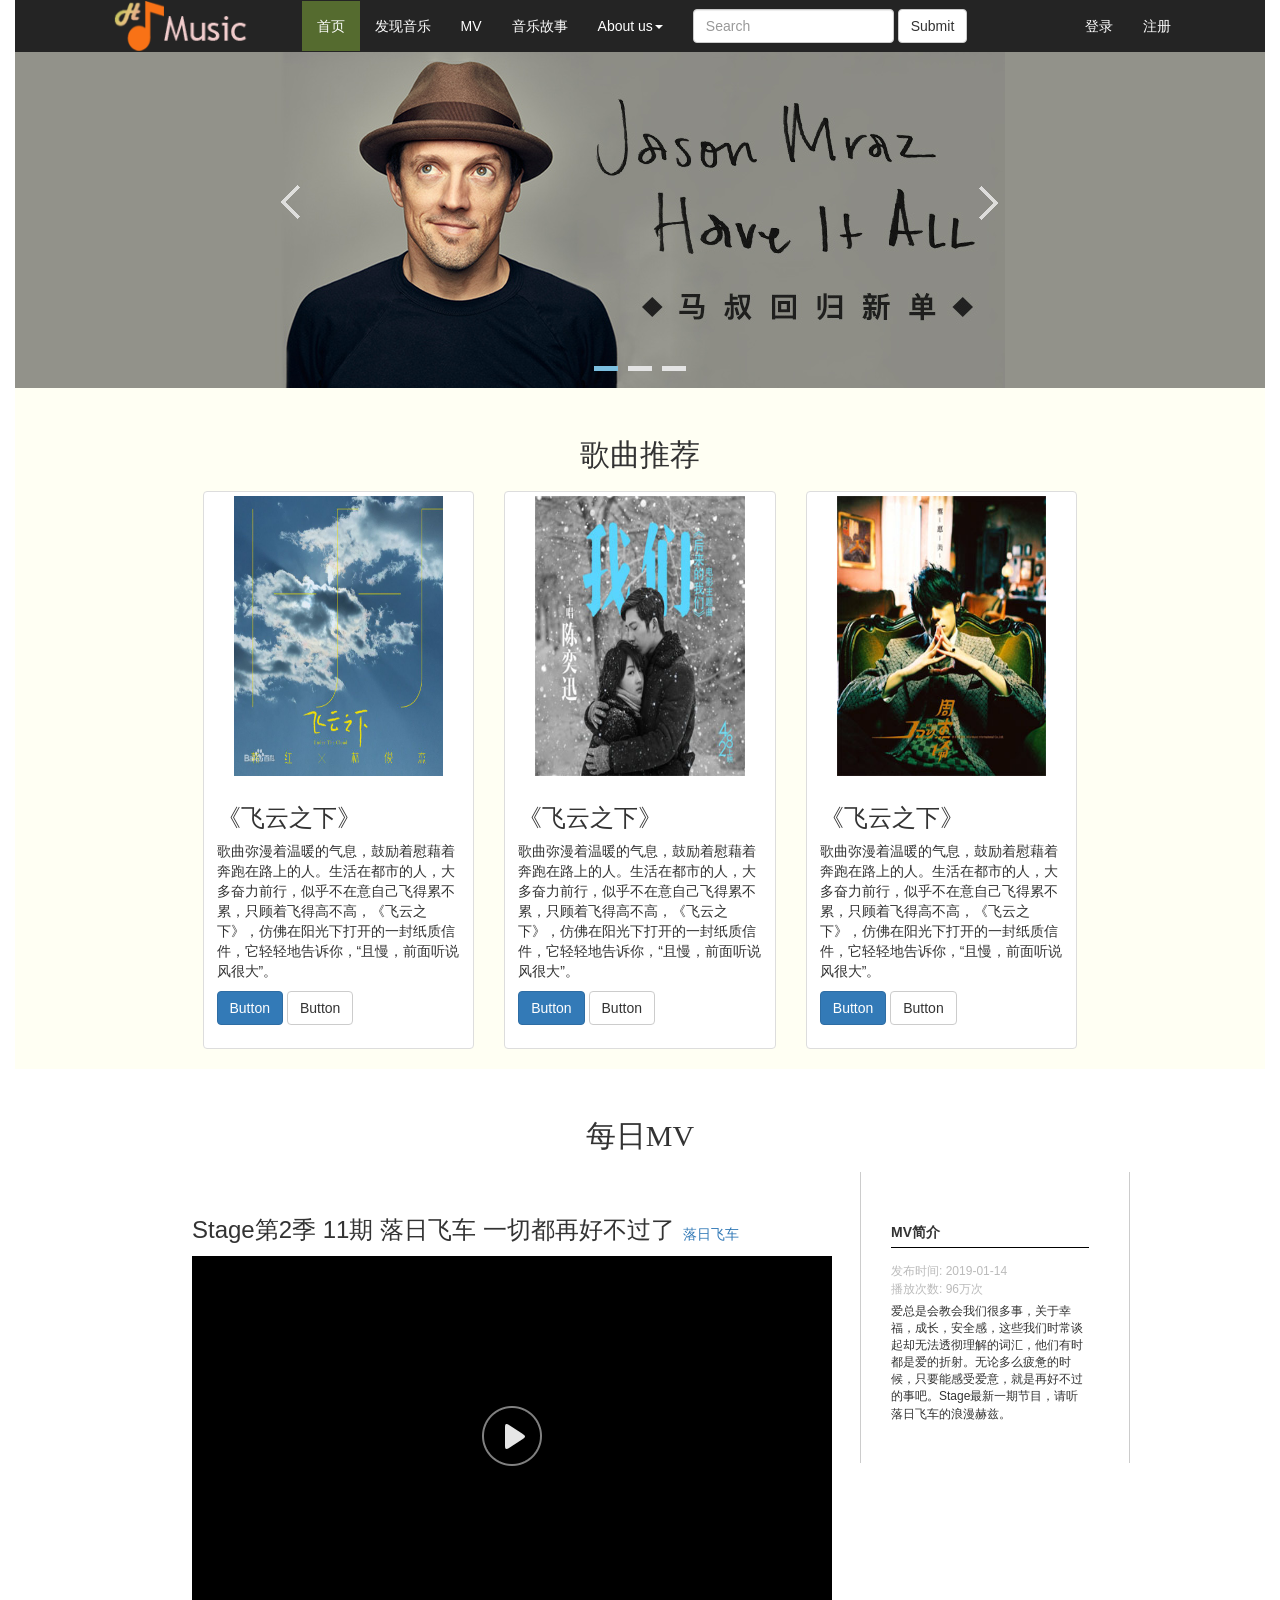
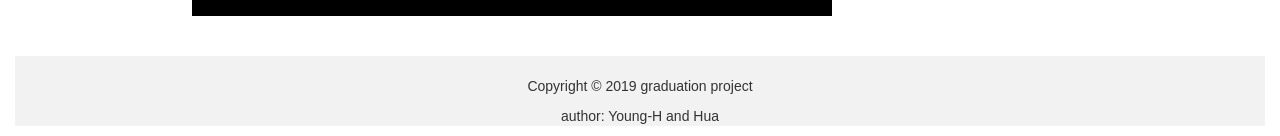
==== index.htm @ a9994e31 "Add files via upload" ====
<!DOCTYPE html>
<html lang="en">
<head>
	<meta charset="UTF-8">
	<title>音乐乐园</title>
    <meta http-equiv="X-UA-Compatible" content="IE=edge">
    <meta name="viewport" content="width=device-width, initial-scale=1">
    <link rel="stylesheet" href="css/bootstrap.css">
    <link rel="stylesheet" href="css/index.css">
    <link rel="stylesheet" href="css/extend.css">
    <link rel="stylesheet" href="css/mv-css.css">
    <script src="js/animate.js"></script>
  
</head>
<body>
	<div class="container">
		<header>
			<!-- 头部导航条部分 -->
			<div class="nav-box">
				<nav class="navbar navbar-default">
				  <div class="container-fluid">
				    <!-- music logo -->
				    <div class="navbar-header">
				    	<a href="#"><img src="img/loge.png" alt=""></a>
				    </div>
				    <!-- Collect the nav links, forms, and other content for toggling -->
				    <div class="collapse navbar-collapse" id="bs-example-navbar-collapse-1">
				      <ul class="nav navbar-nav">
				        <li class="active"><a href="#">首页</a></li>
				        <li><a href="#">发现音乐</a></li>
				        <li><a href="#">MV</a></li>
				        <li><a href="#">音乐故事</a></li>
				        <li class="dropdown">
				          <a href="#" class="dropdown-toggle" data-toggle="dropdown" role="button" aria-haspopup="true" aria-expanded="false">About us<span class="caret"></span></a>
				          <ul class="dropdown-menu">
				            <li><a href="#">毕业设计</a></li>
				            <li><a href="#">作者</a></li>
				            <li><a href="#">youngJH</a></li>
				            <li role="separator" class="divider"></li>
				            <li><a href="#">xuGH</a></li>
				            <li role="separator" class="divider"></li>
				            <li><a href="#">音乐平台</a></li>
				          </ul>
				        </li>
				      </ul>
				      <form class="navbar-form navbar-left">
				        <div class="form-group">
				          <input type="text" class="form-control" placeholder="Search">
				        </div>
				        <button type="submit" class="btn btn-default">Submit</button>
				      </form>
				      <ul class="nav navbar-nav navbar-right">
				        <li id="login"><a href="#">登录</a></li>
				        <li id="register"><a href="#">注册</a></li>
				      </ul>
				    </div><!-- /.navbar-collapse -->
				  </div><!-- /.container-fluid -->
			</nav>
			</div> <!-- /.nav-box -->
			<!-- 头部导航条部分 -->
			
			<!-- 轮播图部分 -->
			<div class="banner">
				<div class="banner-slider">
					<div class="slider-main">
						<div class="slider-main-img"><a href="#"><img src="img/lunbo1.jpg" alt=""></a></div>
						<div class="slider-main-img"><a href="#"><img src="img/lunbo2.jpg" alt=""></a></div>
						<div class="slider-main-img"><a href="#"><img src="img/lunbo3.jpg" alt=""></a></div>
					</div>
				<div class="slider-ctrl">
					<span class="slider-ctrl-prev"></span>
					<span class="slider-ctrl-next"></span>
				</div>
				</div>
			</div>
			<!-- 轮播图部分 -->

		</header>

		<section>
			<div class="section-head">
				<div class="section-tj">
				<h2>歌曲推荐</h2>
				<div class="row">
				  <div class="col-sm-6 col-md-4">
				    <div class="thumbnail">
				      <img src="img/tj1.jpg" alt="...">
				      <div class="caption">
				        <h3>《飞云之下》</h3>
				        <p>歌曲弥漫着温暖的气息，鼓励着慰藉着奔跑在路上的人。生活在都市的人，大多奋力前行，似乎不在意自己飞得累不累，只顾着飞得高不高，《飞云之下》，仿佛在阳光下打开的一封纸质信件，它轻轻地告诉你，“且慢，前面听说风很大”。</p>
				        <p><a href="#" class="btn btn-primary" role="button">Button</a> <a href="#" class="btn btn-default" role="button">Button</a></p>
				      </div>
				    </div>
				  </div>
				  <div class="col-sm-6 col-md-4">
				    <div class="thumbnail">
				      <img src="img/tj2.jpg" alt="...">
				      <div class="caption">
				        <h3>《飞云之下》</h3>
				        <p>歌曲弥漫着温暖的气息，鼓励着慰藉着奔跑在路上的人。生活在都市的人，大多奋力前行，似乎不在意自己飞得累不累，只顾着飞得高不高，《飞云之下》，仿佛在阳光下打开的一封纸质信件，它轻轻地告诉你，“且慢，前面听说风很大”。</p>
				        <p><a href="#" class="btn btn-primary" role="button">Button</a> <a href="#" class="btn btn-default" role="button">Button</a></p>
				      </div>
				    </div>
				  </div>
				  <div class="col-sm-6 col-md-4">
				    <div class="thumbnail">
				      <img src="img/tj3.jpg" alt="...">
				      <div class="caption">
				        <h3>《飞云之下》</h3>
				        <p>歌曲弥漫着温暖的气息，鼓励着慰藉着奔跑在路上的人。生活在都市的人，大多奋力前行，似乎不在意自己飞得累不累，只顾着飞得高不高，《飞云之下》，仿佛在阳光下打开的一封纸质信件，它轻轻地告诉你，“且慢，前面听说风很大”。</p>
				        <p><a href="#" class="btn btn-primary" role="button">Button</a> <a href="#" class="btn btn-default" role="button">Button</a></p>
				      </div>
				    </div>
				  </div>
				  
				</div>
				</div>
			</div>
		</section>

		<section>
			<h2>每日MV</h2>
			<div class="mv-main">
				<div class="mv-main-fll">
					<div class="mv-group">
						<div class="mv-group-pd">
							<div class="mv-title"><h3>Stage第2季 11期 落日飞车 一切都再好不过了</h3>
							<span class="name"><a href="#">落日飞车</a></span>
							</div>
							<div class="mv">
								<div class="player">
									<video class="media" src="video/stage.mp4"></video>
									<!-- MV播放和暂停控制 -->
									<div class="play-big"><a href="javascript:;"></a></div> 
								</div>
								
								<div class="controls">
									<div class="controls-wrap">
										<div class="control-play">
											<a href="javascript:;" class="play-sm"></a>
										</div>
										<div class="control-time">
											<span class="current-time">00:00</span>
										</div>
										<div class="progress-wrap">
											<div class="progress-box">
												<div class="progress">
													<div class="progress-out">
														<div class="in">
															<span class="dot"></span>
														</div>
													</div>
												</div>
												<!-- <div class="progress-in"></div> -->
											</div>
											
										</div>
										<div class="control-time">
											<span class="over-time">00:00</span>
										</div>
										<div class="volume-wrap">
											<div class="volume-control">
												<div class="volume-main">
													<div class="volume-box">
														<div class="volume-progress">
															<div class="volume-out">
																<div class="in">
																	<span class="dot"></span>
																</div>
															</div>
														</div>
													</div>
												</div>

												<div class="triangle"></div>
											</div>
											<span class="volume"></span>
										</div>
										<div class="mrs-wrap">
											<span class="mrs">高清</span>
										</div>
										<div class="v-full">
											<span class="full"></span>
										</div>
									</div>
								</div>
							</div>
						</div>
					</div>
				</div>
				<div class="mv-main-fr">
					<div class="mv-group2">
						<div class="mv-info">
							<h3>MV简介</h3>
							<div class="info2">
								<div>
									<span pull-time>发布时间:</span>
									<span>2019-01-14</span>
								</div>
								<div>
									<span play-num>播放次数:</span>
									<span>96万次</span>
								</div>
							</div>
							<span class="info3">
								爱总是会教会我们很多事，关于幸福，成长，安全感，这些我们时常谈起却无法透彻理解的词汇，他们有时都是爱的折射。无论多么疲惫的时候，只要能感受爱意，就是再好不过的事吧。Stage最新一期节目，请听落日飞车的浪漫赫兹。
							</span>
						</div>
					</div>
				</div>
			</div>
		</section>
		

		<footer>
			<div class="footer-main">
				<div class="copyright">
					<p>Copyright © 2019 graduation project</p>
					<p>author: Young-H and Hua</p>
					<p></p>
				</div>
			</div>
		</footer>
		
	</div>
	<script src="js/jquery-3.3.1.js"></script>
	<script src="js/bootstrap.js"></script>
	<script src="js/animate.js"></script>
	<script src="js/slider.js"></script>
	<script src="js/scrollBar.js"></script>
	<script src="js/index.js"></script>
	
</body>
</html>
---- css/index.css ----
*{padding: 0;margin:0;}
body{
	/*background-color:#f5f5f5;*/

}
.containner{
	width: 100%;
}
/*左浮动*/
.ffl{
	float: left;
}
/*右浮动*/
.ffr{
	float: right;
}
header{
	position: relative;
	width: 100%;
	padding-top: 52px;
}
.nav-box{
	position: absolute;
	top: 0;
	background-color:#242424;
	height: 52px;
	width: 100%;
}
.music-icon{
	margin-top: 0;
	/*margin-bottom: 0;*/
}

.navbar-header a{
	height: 50px;
	display: block;
}
.navbar-default{
	width: 1124px;
	margin:0 auto;
}

.navbar-header img{
	height: 50px;
}
---- css/extend.css ----
.banner {
  /*轮播盒子宽度*/
  /*轮播盒子高度*/
  background-color: #ccc;
  transition: background-color 2s;
  width: 100%;
  /*居中的轮播盒子*/
}
.banner .banner-slider {
  width: 730px;
  height: 336px;
  margin: 0 auto;
  position: relative;
  overflow: hidden;
  /*统一轮播图片大小*/
  /*轮播图片组*/
}
.banner .banner-slider img {
  width: 100%;
  height: 100%;
}
.banner .banner-slider a {
  display: block;
  width: 100%;
  height: 100%;
}
.banner .banner-slider .slider-main {
  width: 200%;
  height: 100%;
}
.banner .banner-slider .slider-main .slider-main-img {
  width: 100%;
  height: 100%;
  position: absolute;
  left: 0;
  top: 0;
}
.banner .banner-slider .slider-ctrl {
  position: absolute;
  bottom: 0;
  width: 100%;
  padding: 5px 0;
  text-align: center;
}
.banner .banner-slider .slider-ctrl .slider-ctrl-con {
  width: 24px;
  height: 20px;
  display: inline-block;
  background: url(../img/icon.png) no-repeat -24px -782px;
  margin: 0 5px;
  cursor: pointer;
  text-indent: -20em;
  overflow: hidden;
}
.banner .banner-slider .slider-ctrl .current {
  background-position: -24px -762px;
}
.banner .banner-slider .slider-ctrl .slider-ctrl-prev,
.banner .banner-slider .slider-ctrl .slider-ctrl-next {
  position: absolute;
  top: -168px;
  background: url(../img/icon.png) no-repeat 6px top;
  width: 30px;
  height: 35px;
  opacity: 0.7;
  cursor: pointer;
}
.banner .banner-slider .slider-ctrl .slider-ctrl-prev {
  left: 0;
}
.banner .banner-slider .slider-ctrl .slider-ctrl-next {
  right: 0;
  background-position: -6px -44px;
}
@media (max-width: 600px) {
  .navbar-default {
    width: 100%;
  }
  .banner .banner-slider {
    width: 100%;
    height: 180px;
  }
  .banner .banner-slider .slider-ctrl .slider-ctrl-prev,
  .banner .banner-slider .slider-ctrl .slider-ctrl-next {
    top: -90px;
  }
}
ul li {
  list-style-type: none;
}
section {
  width: 100%;
  padding-top: 30px;
}
section .section-head {
  width: 70%;
  margin: 0 auto;
}
section .section-tj {
  width: 100%;
}
section:nth-child(even) {
  background: #FFFFF3;
}
section h2 {
  text-align: center;
  margin: 20px 0;
  font-family: '微软雅黑';
}
---- css/mv-css.css ----
ul li {
  list-style-type: none;
}
.after {
  clear: both;
  content: '.';
  display: block;
  height: 0;
  visibility: hidden;
}
.icon-hide {
  display: none;
}
.icon-show {
  display: block;
}
section {
  width: 100%;
  padding-top: 30px;
}
section .section-head {
  width: 70%;
  margin: 0 auto;
}
section .section-tj {
  width: 100%;
}
section:nth-child(even) {
  background: #FFFFF3;
}
section h2 {
  text-align: center;
  margin: 20px 0;
  font-family: '微软雅黑';
}
section:after {
  clear: both;
  content: '.';
  display: block;
  height: 0;
  visibility: hidden;
}
/*每日MV部分的最大盒子*/
.mv-main {
  width: 980px;
  /*	min-height: 500px;*/
  margin: 0 auto;
}
.mv-main .mv-main-fll {
  width: 100%;
  margin-right: -270px;
  float: left;
}
.mv-main .mv-main-fll .mv-group {
  margin-right: 270px;
}
.mv-main .mv-main-fll .mv-group .mv-group-pd {
  padding: 40px 37px 40px 42px;
  /*MV标题盒子*/
  /*视频的父级盒子*/
}
.mv-main .mv-main-fll .mv-group .mv-group-pd .mv-title {
  padding-top: 10px;
}
.mv-main .mv-main-fll .mv-group .mv-group-pd .mv-title h3 {
  float: left;
  max-width: 100%;
  margin-top: -8px;
  margin-right: 8px;
  font-size: 24px;
  line-height: 32px;
  font-weight: normal;
}
.mv-main .mv-main-fll .mv-group .mv-group-pd .mv-title .name {
  float: left;
  margin: 4px 0 0 0;
  line-height: 17px;
}
.mv-main .mv-main-fll .mv-group .mv-group-pd .mv-title:after {
  clear: both;
  content: '.';
  display: block;
  height: 0;
  visibility: hidden;
}
.mv-main .mv-main-fll .mv-group .mv-group-pd .mv {
  position: relative;
  width: 640px;
  height: 360px;
  background-color: black;
  overflow: hidden;
  /*存放视频和播放按钮的盒子*/
  /* 视频控制条的定位盒子 */
}
.mv-main .mv-main-fll .mv-group .mv-group-pd .mv .player {
  width: 100%;
  height: 100%;
  /*居中的视频播放按钮的盒子*/
}
.mv-main .mv-main-fll .mv-group .mv-group-pd .mv .player .media {
  width: 100%;
  height: 100%;
}
.mv-main .mv-main-fll .mv-group .mv-group-pd .mv .player .play-big {
  position: absolute;
  width: 100%;
  height: 100%;
  top: 0;
  left: 0;
  background: rgba(255, 255, 255, 0);
}
.mv-main .mv-main-fll .mv-group .mv-group-pd .mv .player .play-big a {
  display: block;
  position: absolute;
  top: 50%;
  left: 50%;
  width: 74px;
  height: 74px;
  margin-left: -37px;
  margin-top: -37px;
  background: url([data-uri]) no-repeat center center;
}
.mv-main .mv-main-fll .mv-group .mv-group-pd .mv .player .play-big a:hover {
  background-image: url([data-uri]);
}
.mv-main .mv-main-fll .mv-group .mv-group-pd .mv .controls {
  color: rgba(255, 255, 255, 0.8);
  font-size: 12px;
  position: absolute;
  bottom: -37px;
  left: 0;
  height: 37px;
  width: 100%;
  /*background-color: white;*/
}
.mv-main .mv-main-fll .mv-group .mv-group-pd .mv .controls .controls-wrap {
  display: flex;
  width: 100%;
  height: 100%;
  flex-direction: row;
  /*进度条*/
}
.mv-main .mv-main-fll .mv-group .mv-group-pd .mv .controls .controls-wrap div {
  height: 100%;
  flex: 0 0 auto;
}
.mv-main .mv-main-fll .mv-group .mv-group-pd .mv .controls .controls-wrap .control-play {
  width: 34px;
  padding-left: 5px;
}
.mv-main .mv-main-fll .mv-group .mv-group-pd .mv .controls .controls-wrap .control-play a {
  display: block;
  width: 34px;
  height: 32px;
}
.mv-main .mv-main-fll .mv-group .mv-group-pd .mv .controls .controls-wrap .control-play .play-sm {
  background: url([data-uri]) no-repeat center;
}
.mv-main .mv-main-fll .mv-group .mv-group-pd .mv .controls .controls-wrap .control-play .pause-sm {
  background: url([data-uri]) no-repeat center;
}
.mv-main .mv-main-fll .mv-group .mv-group-pd .mv .controls .controls-wrap .control-time {
  padding: 0 8px;
}
.mv-main .mv-main-fll .mv-group .mv-group-pd .mv .controls .controls-wrap .control-time span {
  line-height: 37px;
}
.mv-main .mv-main-fll .mv-group .mv-group-pd .mv .controls .controls-wrap .progress-wrap {
  flex: 1 1 auto;
  width: 260px;
  height: 37px;
  line-height: 37px;
  padding: 0 16px;
}
.mv-main .mv-main-fll .mv-group .mv-group-pd .mv .controls .controls-wrap .progress-wrap .progress-box {
  width: 100%;
  height: 100%;
  position: relative;
}
.mv-main .mv-main-fll .mv-group .mv-group-pd .mv .controls .controls-wrap .progress-wrap .progress-box .progress {
  position: absolute;
  border-radius: 2px;
  top: 50%;
  height: 6px;
  background: rgba(125, 125, 125, 0.5);
  width: 100%;
  margin-top: -3px;
}
.mv-main .mv-main-fll .mv-group .mv-group-pd .mv .controls .controls-wrap .progress-wrap .progress-box .progress .progress-out {
  border-radius: 2px;
  top: 0;
  left: 0;
  position: absolute;
  height: 6px;
  width: 0px;
  background-color: red;
}
.mv-main .mv-main-fll .mv-group .mv-group-pd .mv .controls .controls-wrap .progress-wrap .progress-box .progress .progress-out .in {
  position: absolute;
  top: 0;
  left: 0;
  right: 0;
  height: 100%;
}
.mv-main .mv-main-fll .mv-group .mv-group-pd .mv .controls .controls-wrap .progress-wrap .progress-box .progress .progress-out .in .dot {
  position: absolute;
  top: -9px;
  right: -12px;
  display: block;
  width: 24px;
  height: 24px;
  background: url([data-uri]) no-repeat center;
}
.mv-main .mv-main-fll .mv-group .mv-group-pd .mv .controls .controls-wrap .volume-wrap {
  position: relative;
  width: 25px;
  padding: 0 3px;
  line-height: 37px;
}
.mv-main .mv-main-fll .mv-group .mv-group-pd .mv .controls .controls-wrap .volume-wrap .volume-control {
  position: absolute;
  display: none;
  top: -80px;
  left: 0;
  height: auto;
  width: 25px;
}
.mv-main .mv-main-fll .mv-group .mv-group-pd .mv .controls .controls-wrap .volume-wrap .volume-control .volume-main {
  box-sizing: border-box;
  padding: 8px;
  width: 100%;
  height: 80px;
  background: rgba(0, 0, 0, 0.5);
}
.mv-main .mv-main-fll .mv-group .mv-group-pd .mv .controls .controls-wrap .volume-wrap .volume-control .volume-main .volume-box {
  width: 100%;
  height: 100%;
  position: relative;
}
.mv-main .mv-main-fll .mv-group .mv-group-pd .mv .controls .controls-wrap .volume-wrap .volume-control .volume-main .volume-box .volume-progress {
  position: absolute;
  height: 100%;
  width: 6px;
  background: rgba(125, 125, 125, 0.5);
  top: 0;
  left: 50%;
  margin-left: -3px;
}
.mv-main .mv-main-fll .mv-group .mv-group-pd .mv .controls .controls-wrap .volume-wrap .volume-control .volume-main .volume-box .volume-progress .volume-out {
  position: absolute;
  bottom: 0;
  left: 0;
  width: 100%;
  height: 5px;
  background-color: red;
}
.mv-main .mv-main-fll .mv-group .mv-group-pd .mv .controls .controls-wrap .volume-wrap .volume-control .volume-main .volume-box .volume-progress .volume-out .in {
  position: absolute;
  bottom: 0;
  left: 0;
  right: 0;
  width: 100%;
}
.mv-main .mv-main-fll .mv-group .mv-group-pd .mv .controls .controls-wrap .volume-wrap .volume-control .volume-main .volume-box .volume-progress .volume-out .in .dot {
  cursor: pointer;
  position: absolute;
  top: -7px;
  left: -7px;
  display: block;
  width: 20px;
  height: 20px;
  background: url([data-uri]) no-repeat center;
}
.mv-main .mv-main-fll .mv-group .mv-group-pd .mv .controls .controls-wrap .volume-wrap .volume-control .triangle {
  margin-left: 6px;
  width: 0;
  height: 0;
  border-width: 6px 6px 0;
  border-style: solid;
  border-color: rgba(0, 0, 0, 0.5) transparent transparent;
  /*透明 透明  黄*/
}
.mv-main .mv-main-fll .mv-group .mv-group-pd .mv .controls .controls-wrap .volume-wrap .volume-control:after {
  clear: both;
  content: '.';
  display: block;
  height: 0;
  visibility: hidden;
}
.mv-main .mv-main-fll .mv-group .mv-group-pd .mv .controls .controls-wrap .volume-wrap .volume {
  display: inline-block;
  width: 16px;
  height: 12px;
  background: url([data-uri]) no-repeat center center;
}
.mv-main .mv-main-fll .mv-group .mv-group-pd .mv .controls .controls-wrap .volume-wrap:hover .volume-control {
  display: block;
}
.mv-main .mv-main-fll .mv-group .mv-group-pd .mv .controls .controls-wrap .volume-wrap:after {
  width: 1px;
  content: "";
  position: absolute;
  top: 8px;
  right: 0;
  display: block;
  height: 20px;
  background: rgba(255, 255, 255, 0.5);
}
.mv-main .mv-main-fll .mv-group .mv-group-pd .mv .controls .controls-wrap .mrs-wrap {
  position: relative;
  padding: 0 5px;
  line-height: 37px;
}
.mv-main .mv-main-fll .mv-group .mv-group-pd .mv .controls .controls-wrap .mrs-wrap .msr {
  display: inline-block;
}
.mv-main .mv-main-fll .mv-group .mv-group-pd .mv .controls .controls-wrap .mrs-wrap:after {
  width: 1px;
  content: "";
  position: absolute;
  top: 8px;
  right: 0;
  display: block;
  height: 20px;
  background: rgba(255, 255, 255, 0.5);
}
.mv-main .mv-main-fll .mv-group .mv-group-pd .mv .controls .controls-wrap .v-full {
  padding: 0 3px;
}
.mv-main .mv-main-fll .mv-group .mv-group-pd .mv .controls .controls-wrap .v-full .full {
  display: block;
  width: 34px;
  height: 34px;
  background: url([data-uri]) no-repeat center;
}
.mv-main .mv-main-fr {
  width: 270px;
  height: 400px;
  /*background-color: #ddd;*/
  float: left;
}
.mv-main .mv-main-fr .mv-group2 {
  padding: 30px 40px 40px 30px;
  border: 1px solid #ccc;
  border-top: none;
  border-bottom: none;
  font-size: 12px;
}
.mv-main .mv-main-fr .mv-group2 h3 {
  text-align: left;
  font-size: 14px;
  font-weight: bold;
  line-height: 20px;
  padding-bottom: 5px;
  border-bottom: 1px solid #000;
}
.mv-main .mv-main-fr .mv-group2 .info2 {
  padding: 5px 0;
  color: #bbb;
}
/*左边部分的盒子*/
footer {
  background-color: #f2f2f2;
}
footer .copyright {
  padding-top: 20px;
}
footer p {
  text-align: center;
}
/*右边部分的盒子*/
@media (max-width: 600px) {
  .mv-main .mv-main-fr {
    width: 100%;
  }
  .mv-main {
    width: 100%;
  }
  .mv-main .mv-main-fll {
    margin-right: 0;
  }
  .mv-main .mv-main-fll .mv-group {
    margin-right: 0;
  }
  .mv-main .mv-main-fll .mv-group .mv-group-pd {
    padding: 10px 0;
  }
  .mv-main .mv-main-fll .mv-group .mv-group-pd .mv {
    width: 100%;
    height: 260px;
  }
}
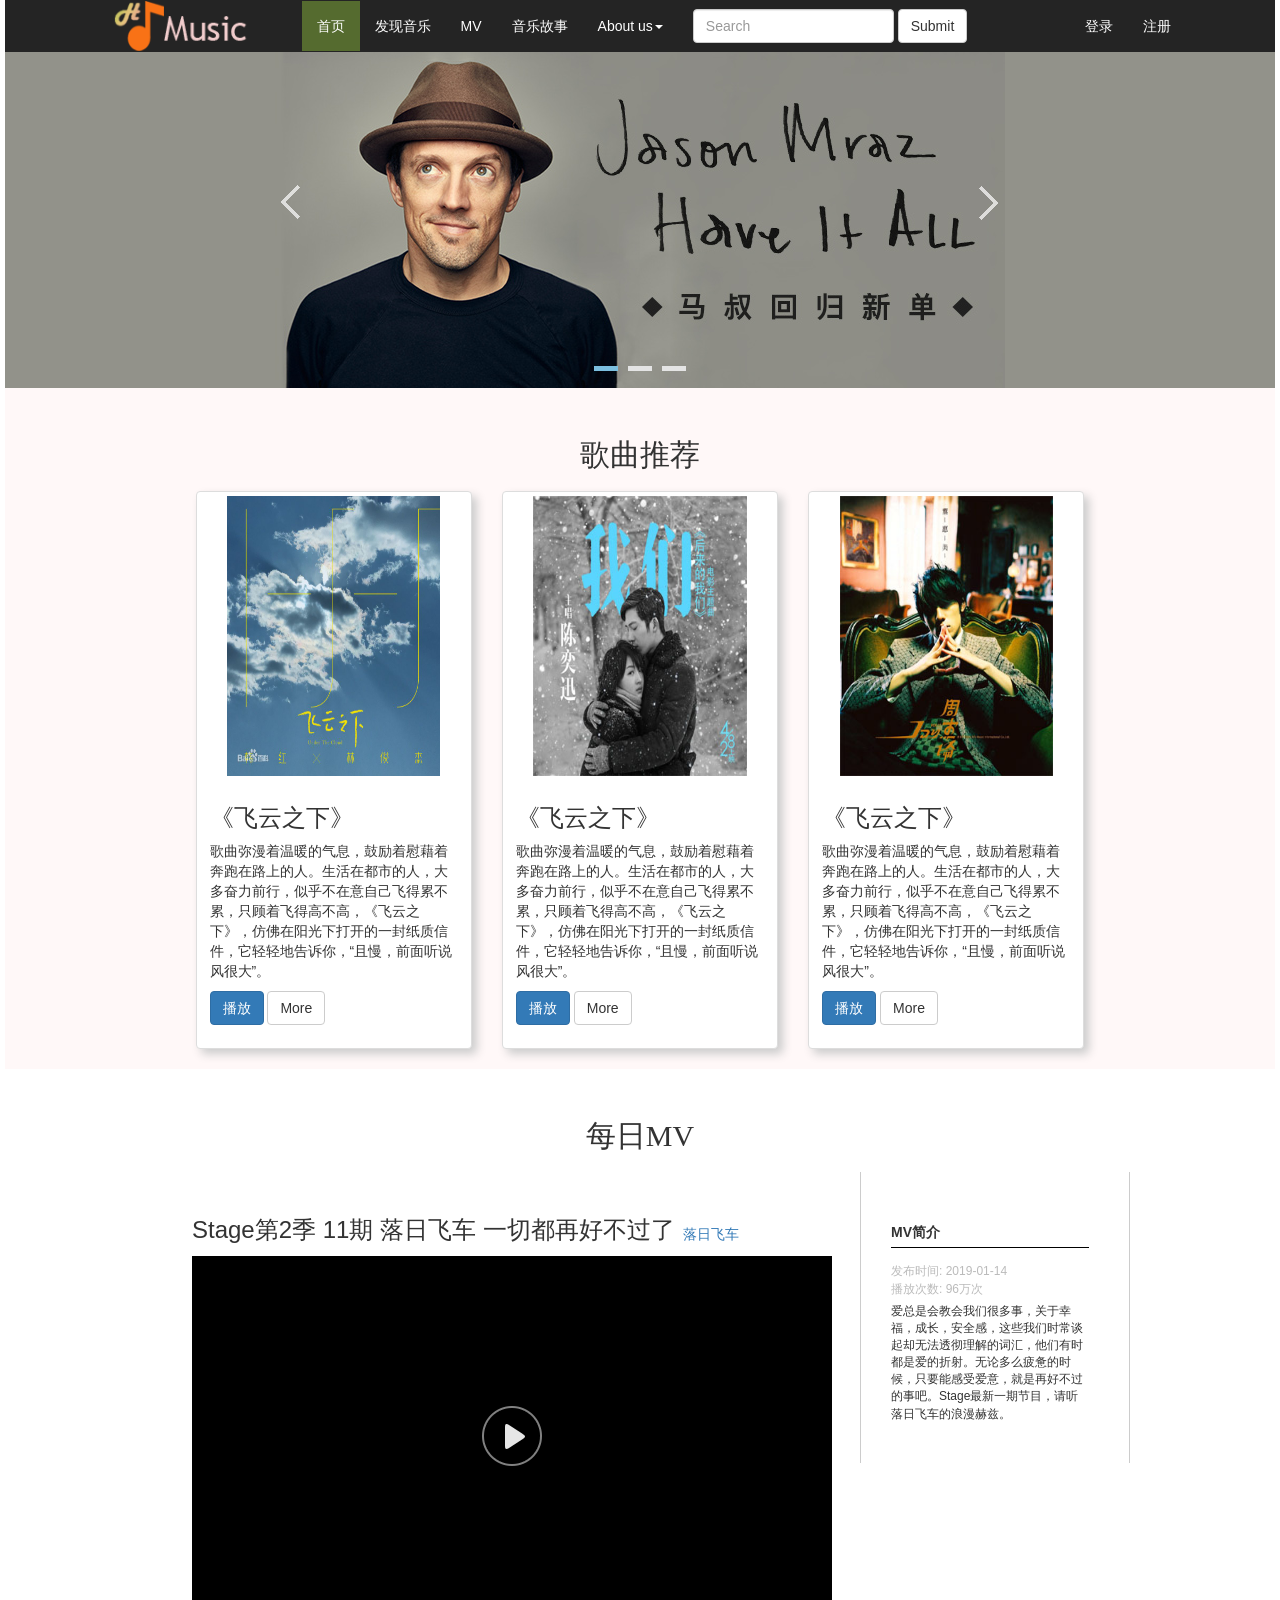
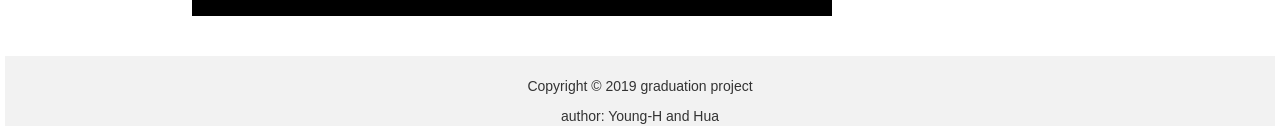
==== commit 21fde869: "c" ====
--- a/index.htm
+++ b/index.htm
@@ -25,6 +25,7 @@
 				    </div>
 				    <!-- Collect the nav links, forms, and other content for toggling -->
 				    <div class="collapse navbar-collapse" id="bs-example-navbar-collapse-1">
+				    
 				      <ul class="nav navbar-nav">
 				        <li class="active"><a href="#">首页</a></li>
 				        <li><a href="#">发现音乐</a></li>
@@ -88,7 +89,7 @@
 				      <div class="caption">
 				        <h3>《飞云之下》</h3>
 				        <p>歌曲弥漫着温暖的气息，鼓励着慰藉着奔跑在路上的人。生活在都市的人，大多奋力前行，似乎不在意自己飞得累不累，只顾着飞得高不高，《飞云之下》，仿佛在阳光下打开的一封纸质信件，它轻轻地告诉你，“且慢，前面听说风很大”。</p>
-				        <p><a href="#" class="btn btn-primary" role="button">Button</a> <a href="#" class="btn btn-default" role="button">Button</a></p>
+				        <p><a href="#" class="btn btn-primary" role="button">播放</a> <a href="#" class="btn btn-default" role="button">More</a></p>
 				      </div>
 				    </div>
 				  </div>
@@ -98,7 +99,7 @@
 				      <div class="caption">
 				        <h3>《飞云之下》</h3>
 				        <p>歌曲弥漫着温暖的气息，鼓励着慰藉着奔跑在路上的人。生活在都市的人，大多奋力前行，似乎不在意自己飞得累不累，只顾着飞得高不高，《飞云之下》，仿佛在阳光下打开的一封纸质信件，它轻轻地告诉你，“且慢，前面听说风很大”。</p>
-				        <p><a href="#" class="btn btn-primary" role="button">Button</a> <a href="#" class="btn btn-default" role="button">Button</a></p>
+				        <p><a href="#" class="btn btn-primary" role="button">播放</a> <a href="#" class="btn btn-default" role="button">More</a></p>
 				      </div>
 				    </div>
 				  </div>
@@ -108,7 +109,7 @@
 				      <div class="caption">
 				        <h3>《飞云之下》</h3>
 				        <p>歌曲弥漫着温暖的气息，鼓励着慰藉着奔跑在路上的人。生活在都市的人，大多奋力前行，似乎不在意自己飞得累不累，只顾着飞得高不高，《飞云之下》，仿佛在阳光下打开的一封纸质信件，它轻轻地告诉你，“且慢，前面听说风很大”。</p>
-				        <p><a href="#" class="btn btn-primary" role="button">Button</a> <a href="#" class="btn btn-default" role="button">Button</a></p>
+				        <p><a href="#" class="btn btn-primary" role="button">播放</a> <a href="#" class="btn btn-default" role="button">More</a></p>
 				      </div>
 				    </div>
 				  </div>
@@ -211,7 +212,9 @@
 			</div>
 		</section>
 		
-
+		<div class="musicPlay">
+			
+		</div>
 		<footer>
 			<div class="footer-main">
 				<div class="copyright">
--- a/css/index.css
+++ b/css/index.css
@@ -36,10 +36,13 @@
 	display: block;
 }
 .navbar-default{
-	width: 1124px;
+	max-width: 1124px;
 	margin:0 auto;
 }
 
+.nav-box{
+	/*overflow: hidden;*/
+}
 .navbar-header img{
 	height: 50px;
 }
--- a/css/extend.css
+++ b/css/extend.css
@@ -72,19 +72,6 @@
   right: 0;
   background-position: -6px -44px;
 }
-@media (max-width: 600px) {
-  .navbar-default {
-    width: 100%;
-  }
-  .banner .banner-slider {
-    width: 100%;
-    height: 180px;
-  }
-  .banner .banner-slider .slider-ctrl .slider-ctrl-prev,
-  .banner .banner-slider .slider-ctrl .slider-ctrl-next {
-    top: -90px;
-  }
-}
 ul li {
   list-style-type: none;
 }
--- a/css/mv-css.css
+++ b/css/mv-css.css
@@ -26,7 +26,7 @@
   width: 100%;
 }
 section:nth-child(even) {
-  background: #FFFFF3;
+  background: rgba(255, 229, 229, 0.29);
 }
 section h2 {
   text-align: center;
@@ -369,11 +369,28 @@
   text-align: center;
 }
 /*右边部分的盒子*/
-@media (max-width: 600px) {
+@media (max-width: 1080px) {
+  .navbar-form {
+    display: none;
+  }
+}
+@media (max-width: 1000px) {
+  .navbar-default {
+    width: 100%;
+  }
+  .banner .banner-slider {
+    width: 80%;
+  }
+  .row > div:nth-child(3) {
+    display: none;
+  }
+  .navbar-default {
+    width: 100%;
+  }
+  .mv-main {
+    width: 100%;
+  }
   .mv-main .mv-main-fr {
-    width: 100%;
-  }
-  .mv-main {
     width: 100%;
   }
   .mv-main .mv-main-fll {
@@ -383,10 +400,50 @@
     margin-right: 0;
   }
   .mv-main .mv-main-fll .mv-group .mv-group-pd {
-    padding: 10px 0;
+    width: 700px;
+    margin: 0 auto;
   }
   .mv-main .mv-main-fll .mv-group .mv-group-pd .mv {
     width: 100%;
+  }
+}
+@media (max-width: 760px) {
+  .container {
+    padding: 0;
+  }
+  .mv-main .mv-main-fr {
+    width: 100%;
+  }
+  .mv-main {
+    width: 100%;
+  }
+  .mv-main .mv-main-fll {
+    margin-right: 0;
+  }
+  .mv-main .mv-main-fll .mv-group {
+    margin-right: 0;
+  }
+  .mv-main .mv-main-fll .mv-group .mv-group-pd {
+    padding: 10px 10px;
+  }
+  .mv-main .mv-main-fll .mv-group .mv-group-pd .mv {
+    width: 100%;
     height: 260px;
   }
 }
+@media (max-width: 600px) {
+  .banner .banner-slider {
+    width: 100%;
+    height: 20px;
+  }
+  .banner .banner-slider .slider-ctrl .slider-ctrl-prev,
+  .banner .banner-slider .slider-ctrl .slider-ctrl-next {
+    top: -90px;
+  }
+}
+.section-tj .row .thumbnail {
+  box-shadow: 5px 5px 10px #ccc;
+}
+.section-tj .row .thumbnail:hover {
+  box-shadow: 2px 2px 10px #ccc inset;
+}
